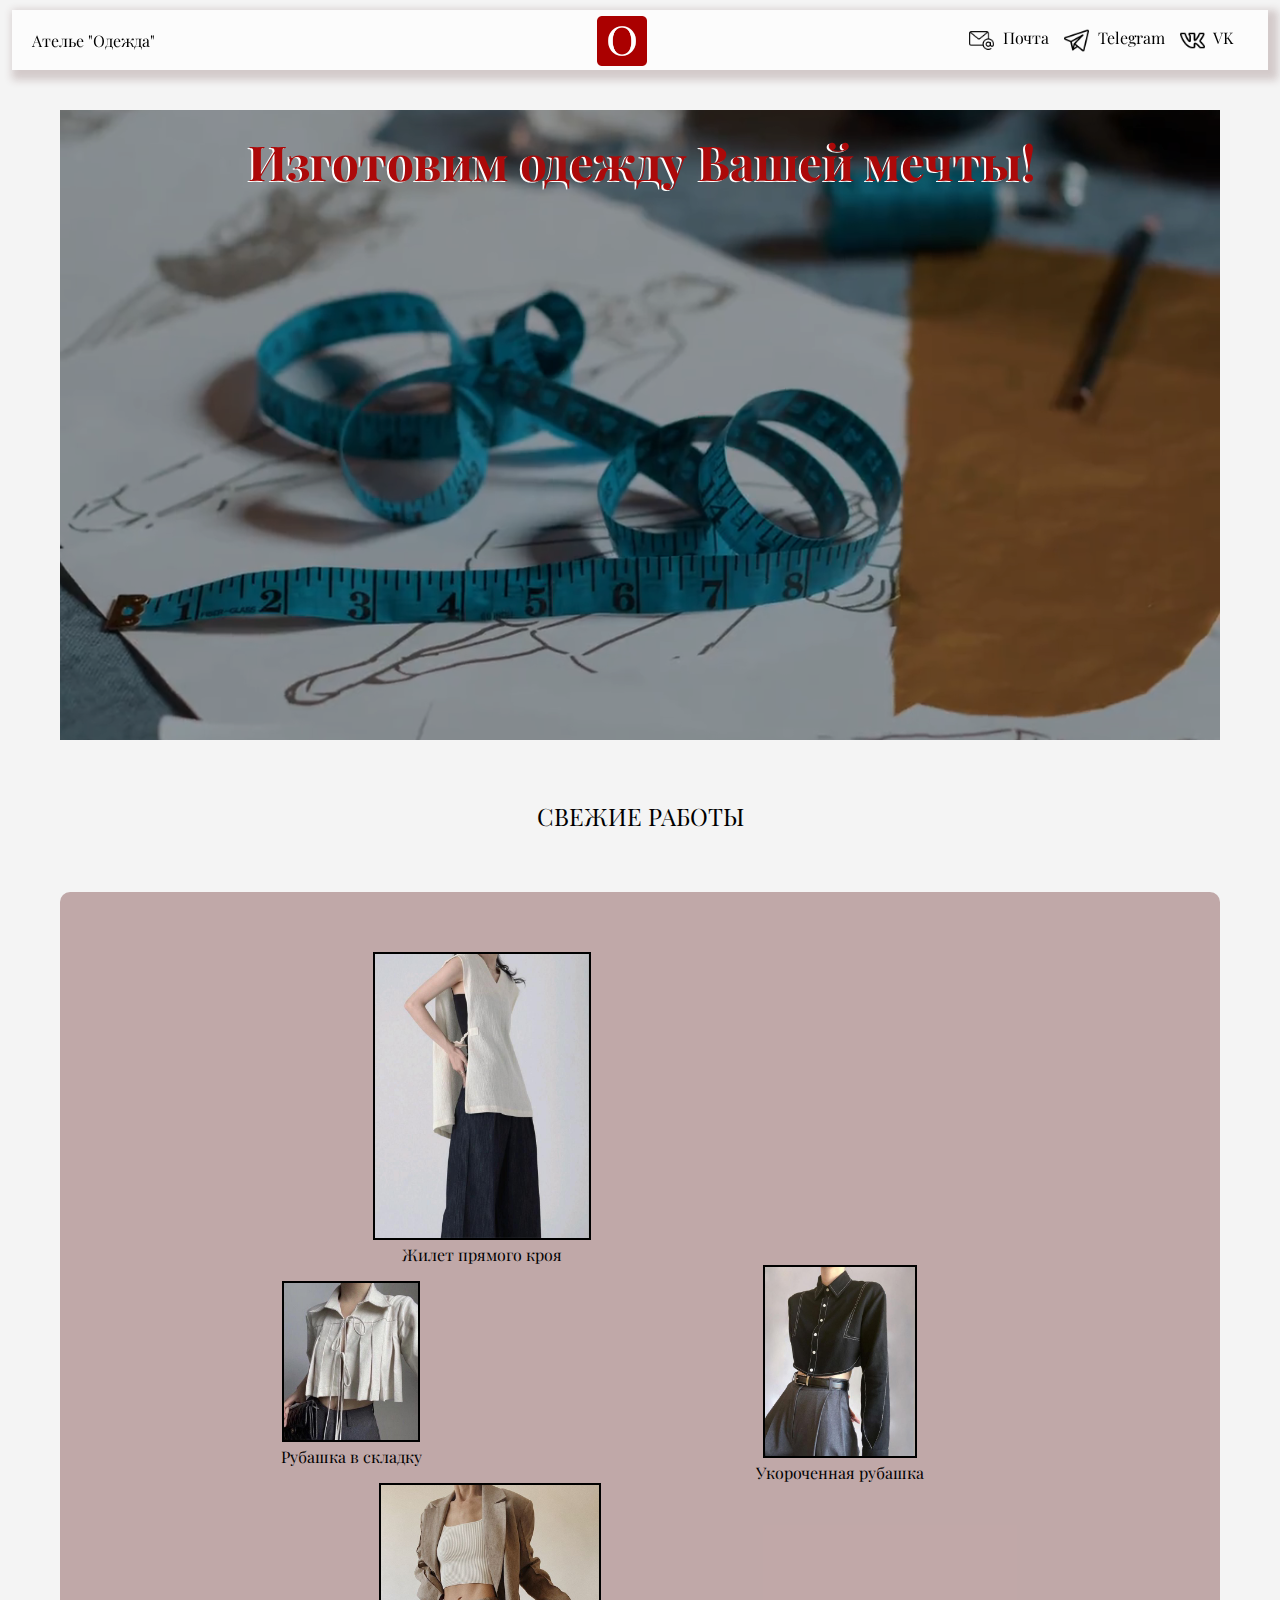
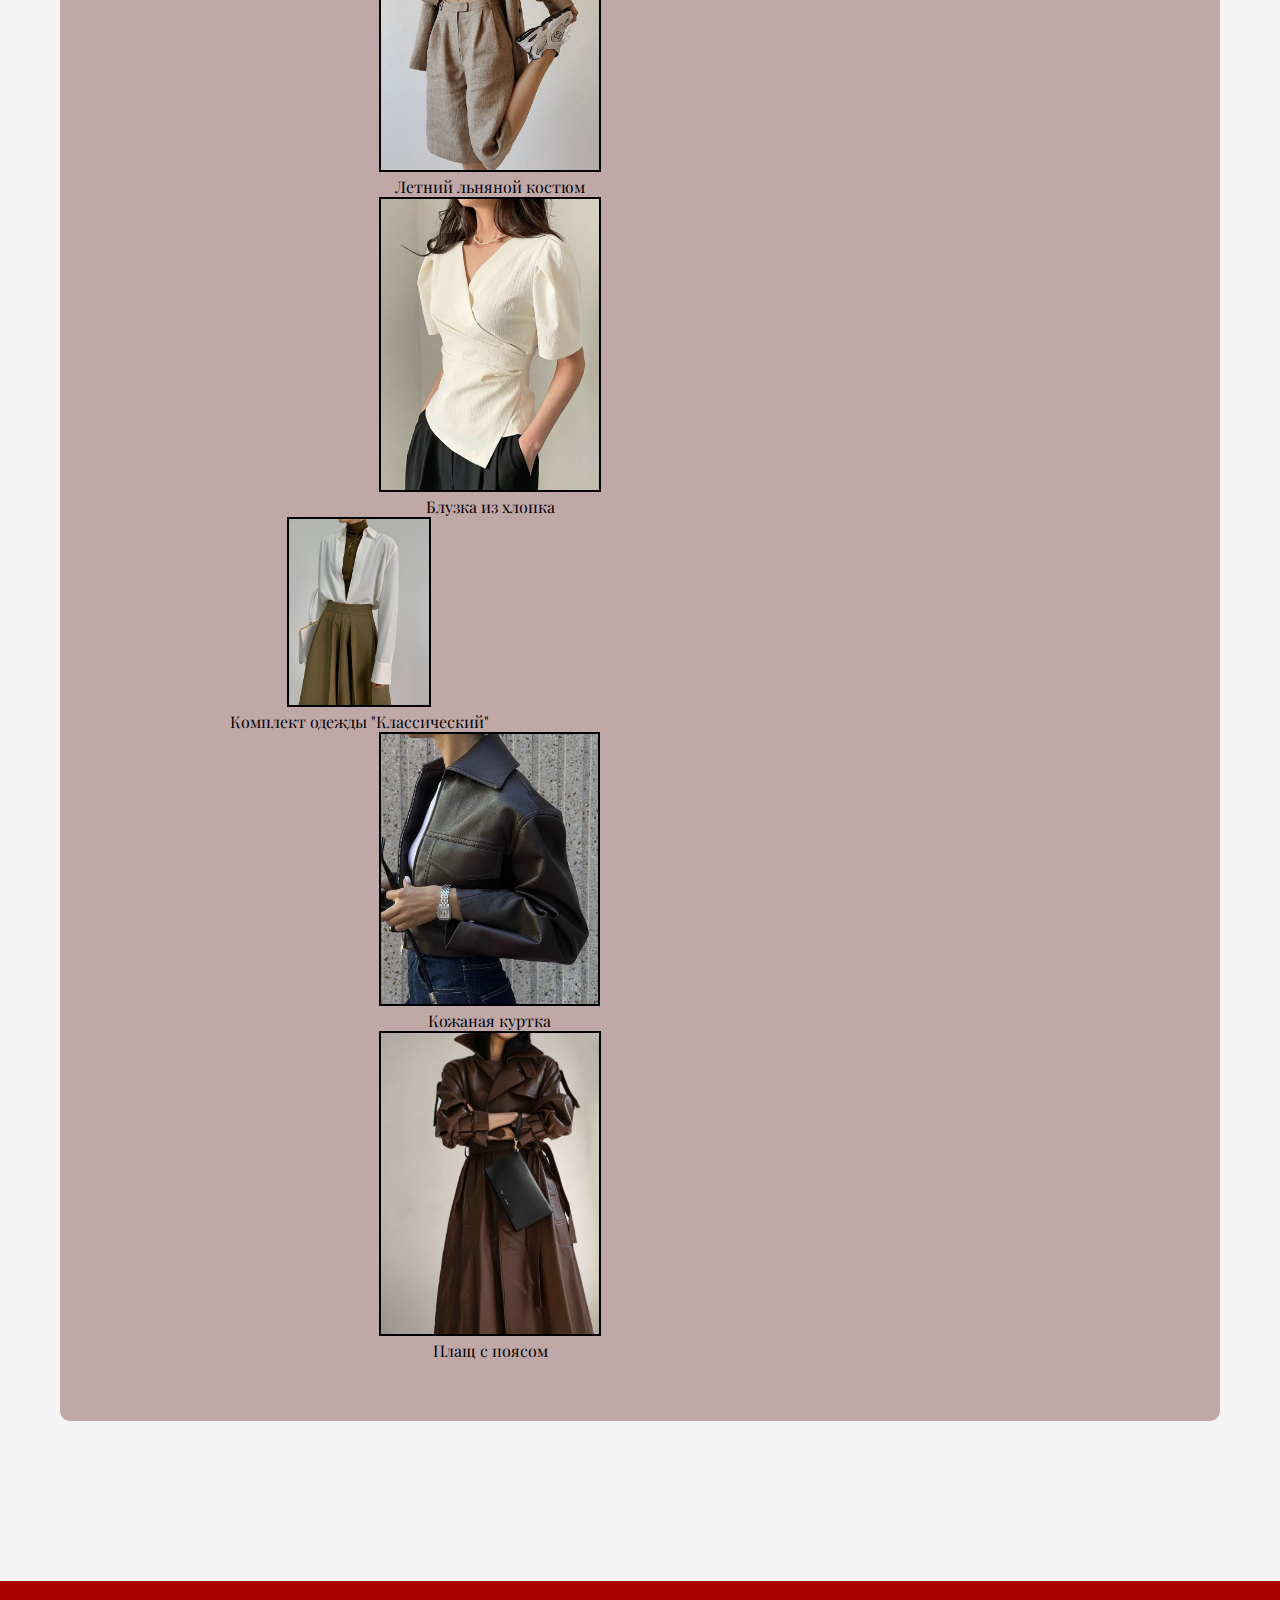
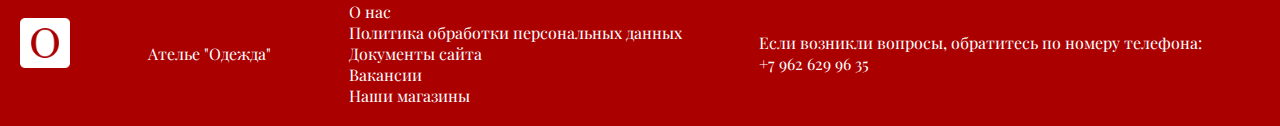
==== catalog.html @ 96c38e94 "style(main): add video" ====
<!DOCTYPE html>
<html lang="ru">

<head>
    <meta charset="UTF-8">
    <meta name="viewport" content="width=device-width, initial-scale=1.0">
    <title>Каталог</title>
    <link rel="stylesheet" href="catalog.css">
    <link rel="preconnect" href="https://fonts.googleapis.com">
    <link rel="preconnect" href="https://fonts.gstatic.com" crossorigin>
    <link
        href="https://fonts.googleapis.com/css2?family=Edu+AU+VIC+WA+NT+Arrows:wght@400..700&family=Merriweather:ital,wght@0,300;0,400;0,700;0,900;1,300;1,400;1,700;1,900&family=Playfair+Display:ital,wght@0,400..900;1,400..900&family=Raleway:ital,wght@0,100..900;1,100..900&family=Roboto:ital,wght@0,100..900;1,100..900&display=swap"
        rel="stylesheet">
    <link rel="apple-touch-icon" sizes="180x180" href="png/apple-touch-icon.png">
    <link rel="icon" type="image/png" sizes="32x32" href="png/favicon-32x32.png">
    <link rel="icon" type="image/png" sizes="16x16" href="png/favicon-16x16.png">
    <link rel="manifest" href="/site.webmanifest">
</head>

<body>
    <nav class="navbar">
        <a href="catalog.html" class="here" target="_blank">
            Ателье "Одежда"
        </a>
        <!-- Логотип сайта -->
        <div class="icon">
            <img src="png/android-chrome-192x192.png" alt="icon192">
        </div>

        <!-- Иконки социальных сетей -->
        <ul class="social">
            <li><a href="mailto:daramineeva345@gmail.com" target="_blank">
                    <div class="email">
                        <img src="png/email.png" alt="email">
                        Почта
                    </div>
                </a></li>
            <li><a href="https://t.me/Selmeshki" target="_blank">
                    <div class="tg">
                        <img src="png/tg.png" alt="tg">
                        Telegram
                    </div>
                </a></li>
            <li><a href="https://vk.com/selmeshkad" target="_blank">
                    <div class="vk">
                        <img src="png/vk.png" alt="vk">
                        VK
                    </div>
                </a></li>
        </ul>

    </nav>
    <main>
            
        <div class="container-main">

            <div class="bgvideo">
                <video src="png/videoback.mp4" type="video/mp4" autoplay muted loop playsinline></video>
                <div class="effect"></div>
                <div class="video-text">
                    <h1>Изготовим одежду Вашей мечты!</h1>
                </div>
            </div>
                
            <div class="frame-two">
                <p>СВЕЖИЕ РАБОТЫ</p>            
            </div>

            <div class="frame-three">
                <div class="image-one">
                    <div><img src="png/catalog1.jpg" alt="banner"></div>
                    <div class="title">Жилет прямого кроя</div>
                </div>

                <div class="image-two">
                    <div><img src="png/catalog2.jpg" alt="banner"></div>
                    <div class="title">Рубашка в складку</div>
                </div>

                <div class="image-three">
                    <div><img src="png/catalog3.jpg" alt="banner"></div>
                    <div class="title">Укороченная рубашка</div>
                </div>

                <div class="image-four">
                    <div><img src="png/catalog4.jpg" alt="banner"></div>
                    <div class="title">Летний льняной костюм</div>
                </div>

                <div class="image-fife">
                    <div><img src="png/catalog5.jpg" alt="banner"></div>
                    <div class="title">Блузка из хлопка</div>
                </div>

                <div class="image-six">
                    <div><img src="png/catalog6.jpg" alt="banner"></div>
                    <div class="title">Комплект одежды "Классический"</div>
                </div>

                <div class="image-seven">
                    <div><img src="png/catalog7.jpg" alt="banner"></div>
                    <div class="title">Кожаная куртка</div>
                </div>

                <div class="image-eight">
                    <div><img src="png/catalog8.jpg" alt="banner"></div>
                    <div class="title">Плащ с поясом</div>
                </div>
            </div>

        </div>

    </main>
    <footer>
        <div class="footer-elements-top-20px">

            <div class="icon-container"></div>
            <p>Ателье "Одежда"</p>
            <div class="information-list">
                <ul>
                    <li><a href="#">О нас</a></li>
                    <li><a href="#">Политика обработки персональных данных</a></li>
                    <li><a href="#">Документы сайта</a></li>
                    <li><a href="#">Вакансии</a></li>
                    <li><a href="#">Наши магазины</a></li>
                </ul>
            </div>
            <div class="telephone">
                <p>Если возникли вопросы, обратитесь по номеру телефона:</p>
                <a href="tel:+79626299635">+7 962 629 96 35</a>
            </div>
        </div>
    </footer>
</body>

</html>
---- catalog.css ----
/* Общая часть */
* {
    margin: 0;
    padding: 0;
    box-sizing: border-box;
}

body,
html {
    height: 100%;
}


body {
    font-family: "Playfair Display", sans-serif;
    background-color: #f4f4f4;
}

/* Шапка */
.navbar {
    margin: 0 auto;
    padding: 0 20px;
    display: flex;
    align-items: center;
    background-color: #fcfcfc;
    color: rgb(0, 0, 0);
    height: 60px;
    position: fixed;
    top: 0;
    left: 12px;
    right: 12px;
    z-index: 999;
    box-shadow: 5px 5px 8px 5px rgba(80, 34, 34, 0.2);
    transform: translateY(10px);
}

nav a {
    color: rgb(0, 0, 0);
    text-decoration: none;
}

nav a:hover {
    color: #AA0000;
    text-decoration: none;
}

.signin img {
    vertical-align: middle;
    margin-right: 5px;
    width: 30px;
}

nav .icon {
    flex-grow: 1;
    text-align: center;
    align-self: flex-end;
    position: relative;
    left: 60px;
}

.icon img {
    width: 50px;
}

.social {
    list-style-type: none;
    display: flex;
    flex-direction: row;
}

.social li {
    margin-right: 15px;
}

.social div {
    display: inline-block;
}

.social img {
    vertical-align: middle;
    margin-right: 5px;
    width: 25px;
}

/* Основной контент */
main {
    flex-grow: 1;
    padding-top: 50px;
    text-align: center;
    padding-bottom: 100px;
}

.container-main {
    display: grid;
    grid-auto-flow: row;
    gap: 60px;
    padding: 60px;
    box-sizing: border-box;
    max-width: 100vw;
    margin: 0 auto;
}

/* 1 фрейм основного контента */
.bgvideo {
    height: 70vh;
    width: 100%;
    position: relative;
    display: flex;
    justify-content: center;
    align-items: flex-start;
}

.bgvideo video {
    height: 70vh;
    width: 100%;
    position: absolute;
    top: 0;
    left: 0;
    object-fit: cover;
    z-index: 1;
}

.effect {
    height: 70vh;
    width: 100%;
    position: absolute;
    top: 0;
    left: 0;
    object-fit: cover;
    z-index: 2;
    background-color: rgba(0, 0, 0, 0.351);
}

.video-text {
    color: rgb(254, 254, 254);
    z-index: 2;
    vertical-align: top;
    font-size: 24px;
    background-color: #fdfdfdfe;
    color: transparent;
    background-clip: text;
    -webkit-background-clip: text;
    text-shadow: 2px -1px  #ac0909;
    margin-top: 20px;
}

/* 2 фрейм основного контента */
.frame-two p {
    font-size: 24px;
}

/* 3 фрейм основного контента */
.frame-three {
    display: flex;
    background-color: #4e00004f;
    align-items: center;
    padding: 60px;
    border-radius: 10px;
    align-content: flex-start;
    flex-direction: row;
    flex-wrap: wrap;
    /* display: flex;
    flex-direction: column;
    position: relative;
    justify-content: space-between; */
}
.image-one {
    display: flex;
    flex-direction: column;
    position: relative;
    justify-content: space-between;
}
.title {

}
.frame-three img {
    height: 100%;
    width: 30%;
    object-fit: cover;
    border: 2px solid #000000;
    transition: filter 0.3s ease; 
}




























/* 4 фрейм основного контента */
.ostavte-zayavku {
    font-size: 40px;
    display: grid;
    gap: 20px;
    justify-content: center;
}
.ostavte-zayavku button {
    background-color: #AA0000;
    border: none;
    color: white;
    padding: 10px 20px;
    text-align: center;
    text-decoration: none;
    display: inline-block;
    font-size: 16px;
    cursor: pointer;
    border-radius: 5px;
    transition: all 0.3s ease;
}

.ostavte-zayavku button:hover {
    background-color: #ffffff;
    color: rgb(0, 0, 0);
}

/* Подвал */
footer {
    color: #ffffff;
    background-color: #AA0000;
}

.icon-container {
    width: 70px;
    height: 70px;
    background-size: contain;
    background-repeat: no-repeat;
    background-position: center;
}

.icon-container {
    width: 70px;
    height: 70px;
    padding-left: 20px;
    padding-bottom: 20px;
    background-size: contain;
    background-repeat: no-repeat;
    background-position: center;
    cursor: pointer;
}

.icon-container::before {
    content: "";
    display: block;
    width: 100%;
    height: 100%;
    background-image: url("png/white-icon-512x512.png");
    background-size: contain;
    background-repeat: no-repeat;
    background-position: center;
    transition: opacity 0.3s ease-in-out;
}

.icon-container:hover::before {
    opacity: 0;
}

.icon-container:hover::after {
    content: "";
    display: block;
    width: 100%;
    height: 100%;
    background-image: url("png/apple-touch-icon.png");
    background-size: contain;
    background-repeat: no-repeat;
    background-position: center;
    transition: opacity 0.3s ease-in-out;
}

footer li {
    list-style: none;
}

footer a {
    text-decoration: none;
    color: #ffffff;
}

footer a:hover {
    color: #000000;
    transition-property: color;
    transition-duration: .3s;
}

.footer-elements-top-20px {
    padding-top: 20px;
    padding-bottom: 20px;
    display: grid;
    grid-template-columns: auto auto auto;
    align-items: center;
    grid-auto-flow: column;
}
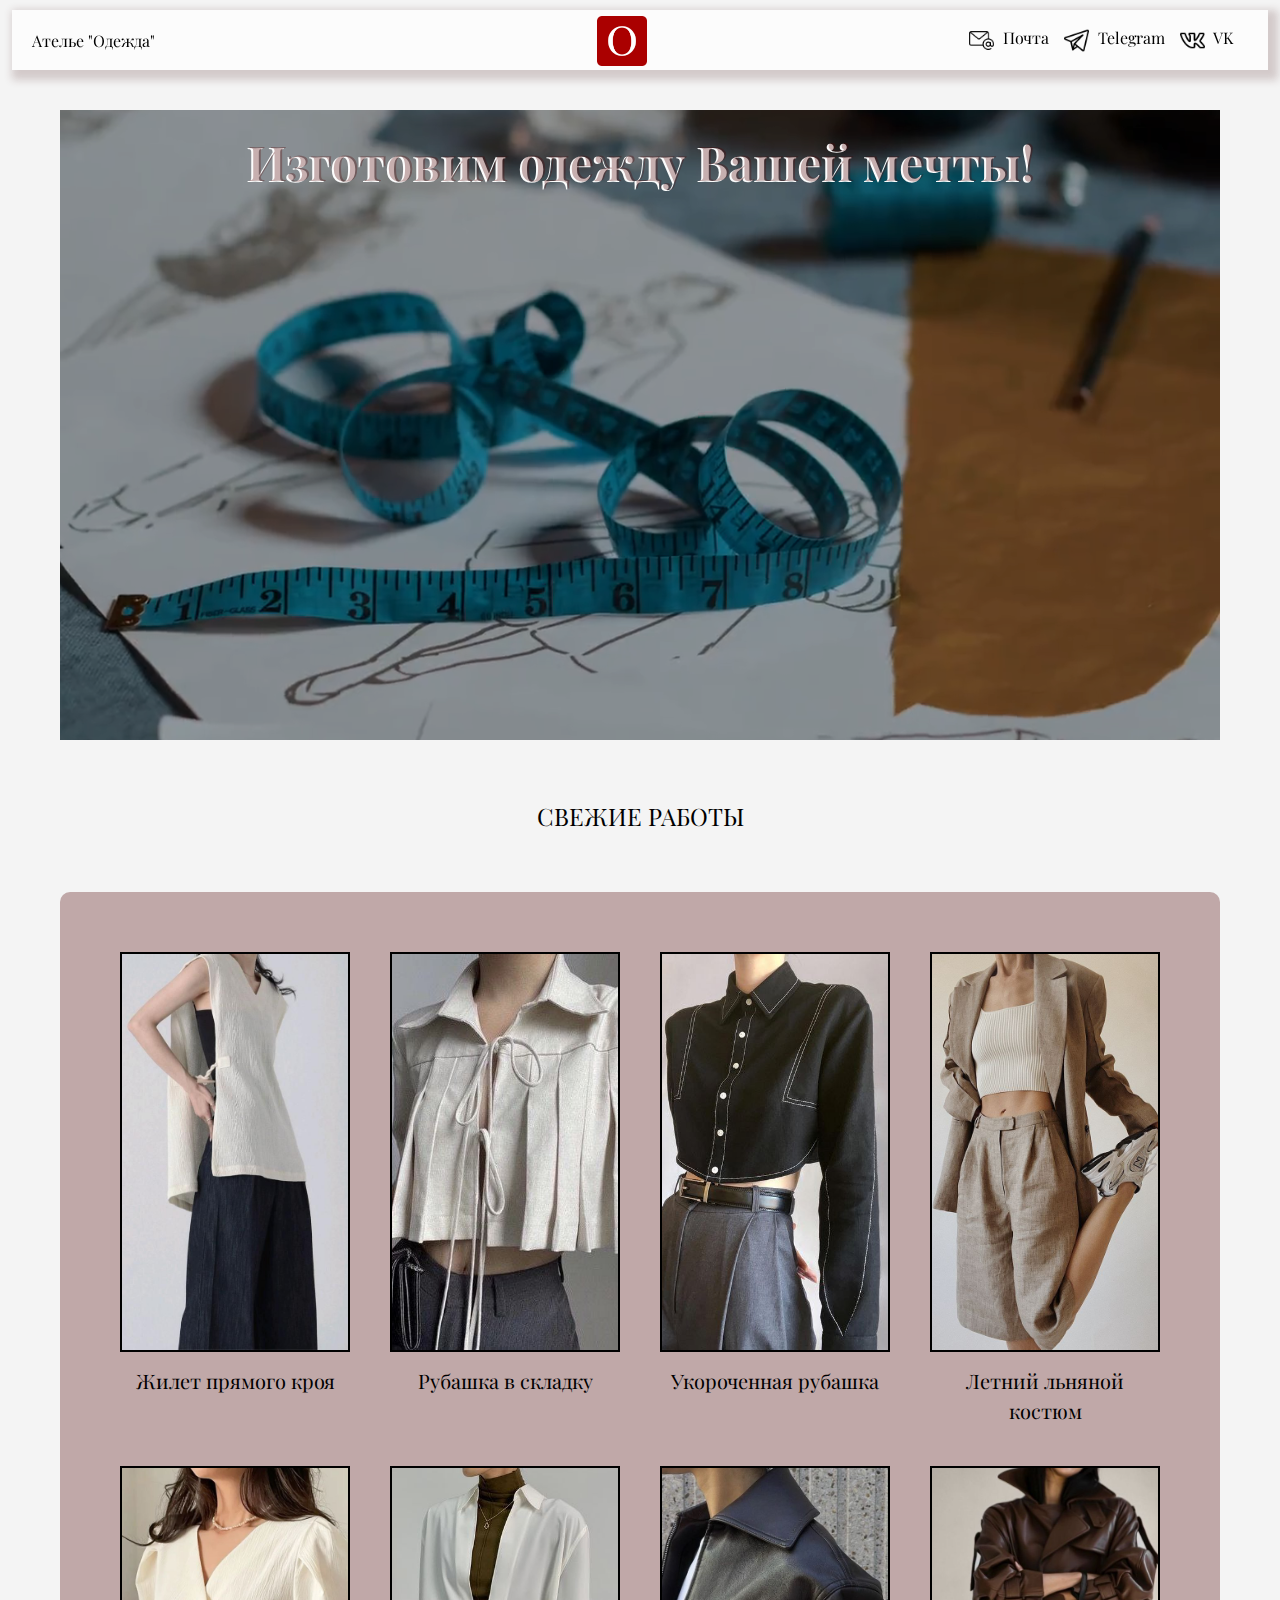
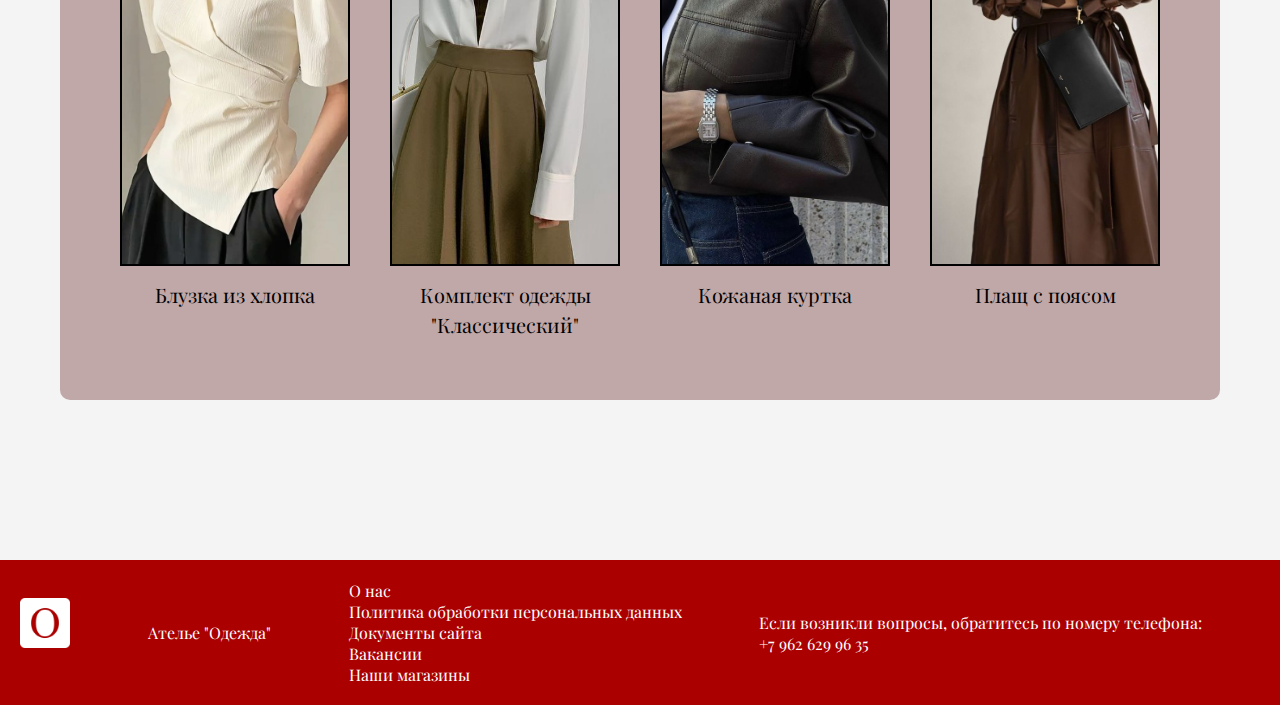
==== commit 49c84abc: "style(frames): add grid" ====
--- a/catalog.html
+++ b/catalog.html
@@ -19,7 +19,7 @@
 
 <body>
     <nav class="navbar">
-        <a href="catalog.html" class="here" target="_blank">
+        <a href="main_page.html" class="here" target="_blank">
             Ателье "Одежда"
         </a>
         <!-- Логотип сайта -->
@@ -67,42 +67,42 @@
             </div>
 
             <div class="frame-three">
-                <div class="image-one">
+                <div class="item image-one">
                     <div><img src="png/catalog1.jpg" alt="banner"></div>
                     <div class="title">Жилет прямого кроя</div>
                 </div>
 
-                <div class="image-two">
+                <div class="item image-two">
                     <div><img src="png/catalog2.jpg" alt="banner"></div>
                     <div class="title">Рубашка в складку</div>
                 </div>
 
-                <div class="image-three">
+                <div class="item image-three">
                     <div><img src="png/catalog3.jpg" alt="banner"></div>
                     <div class="title">Укороченная рубашка</div>
                 </div>
 
-                <div class="image-four">
+                <div class="item image-four">
                     <div><img src="png/catalog4.jpg" alt="banner"></div>
                     <div class="title">Летний льняной костюм</div>
                 </div>
 
-                <div class="image-fife">
+                <div class="item image-fife">
                     <div><img src="png/catalog5.jpg" alt="banner"></div>
                     <div class="title">Блузка из хлопка</div>
                 </div>
 
-                <div class="image-six">
+                <div class="item image-six">
                     <div><img src="png/catalog6.jpg" alt="banner"></div>
                     <div class="title">Комплект одежды "Классический"</div>
                 </div>
 
-                <div class="image-seven">
+                <div class="item image-seven">
                     <div><img src="png/catalog7.jpg" alt="banner"></div>
                     <div class="title">Кожаная куртка</div>
                 </div>
 
-                <div class="image-eight">
+                <div class="item image-eight">
                     <div><img src="png/catalog8.jpg" alt="banner"></div>
                     <div class="title">Плащ с поясом</div>
                 </div>
--- a/catalog.css
+++ b/catalog.css
@@ -140,7 +140,7 @@
     color: transparent;
     background-clip: text;
     -webkit-background-clip: text;
-    text-shadow: 2px -1px  #ac0909;
+    text-shadow: 2px -1px  #4e00004f;
     margin-top: 20px;
 }
 
@@ -151,37 +151,33 @@
 
 /* 3 фрейм основного контента */
 .frame-three {
-    display: flex;
     background-color: #4e00004f;
-    align-items: center;
-    padding: 60px;
     border-radius: 10px;
-    align-content: flex-start;
-    flex-direction: row;
-    flex-wrap: wrap;
-    /* display: flex;
-    flex-direction: column;
-    position: relative;
-    justify-content: space-between; */
-}
-.image-one {
+    display: grid;
+    grid-template-columns: repeat(4, minmax(200px, 1fr)); /* Количество колонок зависит от доступной ширины */
+    gap: 40px; /* Промежутки между элементами */
+    padding: 60px; /* Внешние отступы */
+}
+.item {
     display: flex;
     flex-direction: column;
-    position: relative;
-    justify-content: space-between;
-}
+    align-items: center;
+    text-align: center;
+}
+
+.item img {
+    width: 100%;
+    height: 400px;
+    object-fit: cover;
+    margin-bottom: 10px; /* Отступ между картинкой и подписью */
+    border: 2px solid #000000;
+}
+
 .title {
-
-}
-.frame-three img {
-    height: 100%;
-    width: 30%;
-    object-fit: cover;
-    border: 2px solid #000000;
-    transition: filter 0.3s ease; 
-}
-
-
+    
+    font-size: 20px;
+    line-height: 1.5;
+}
 
 
 
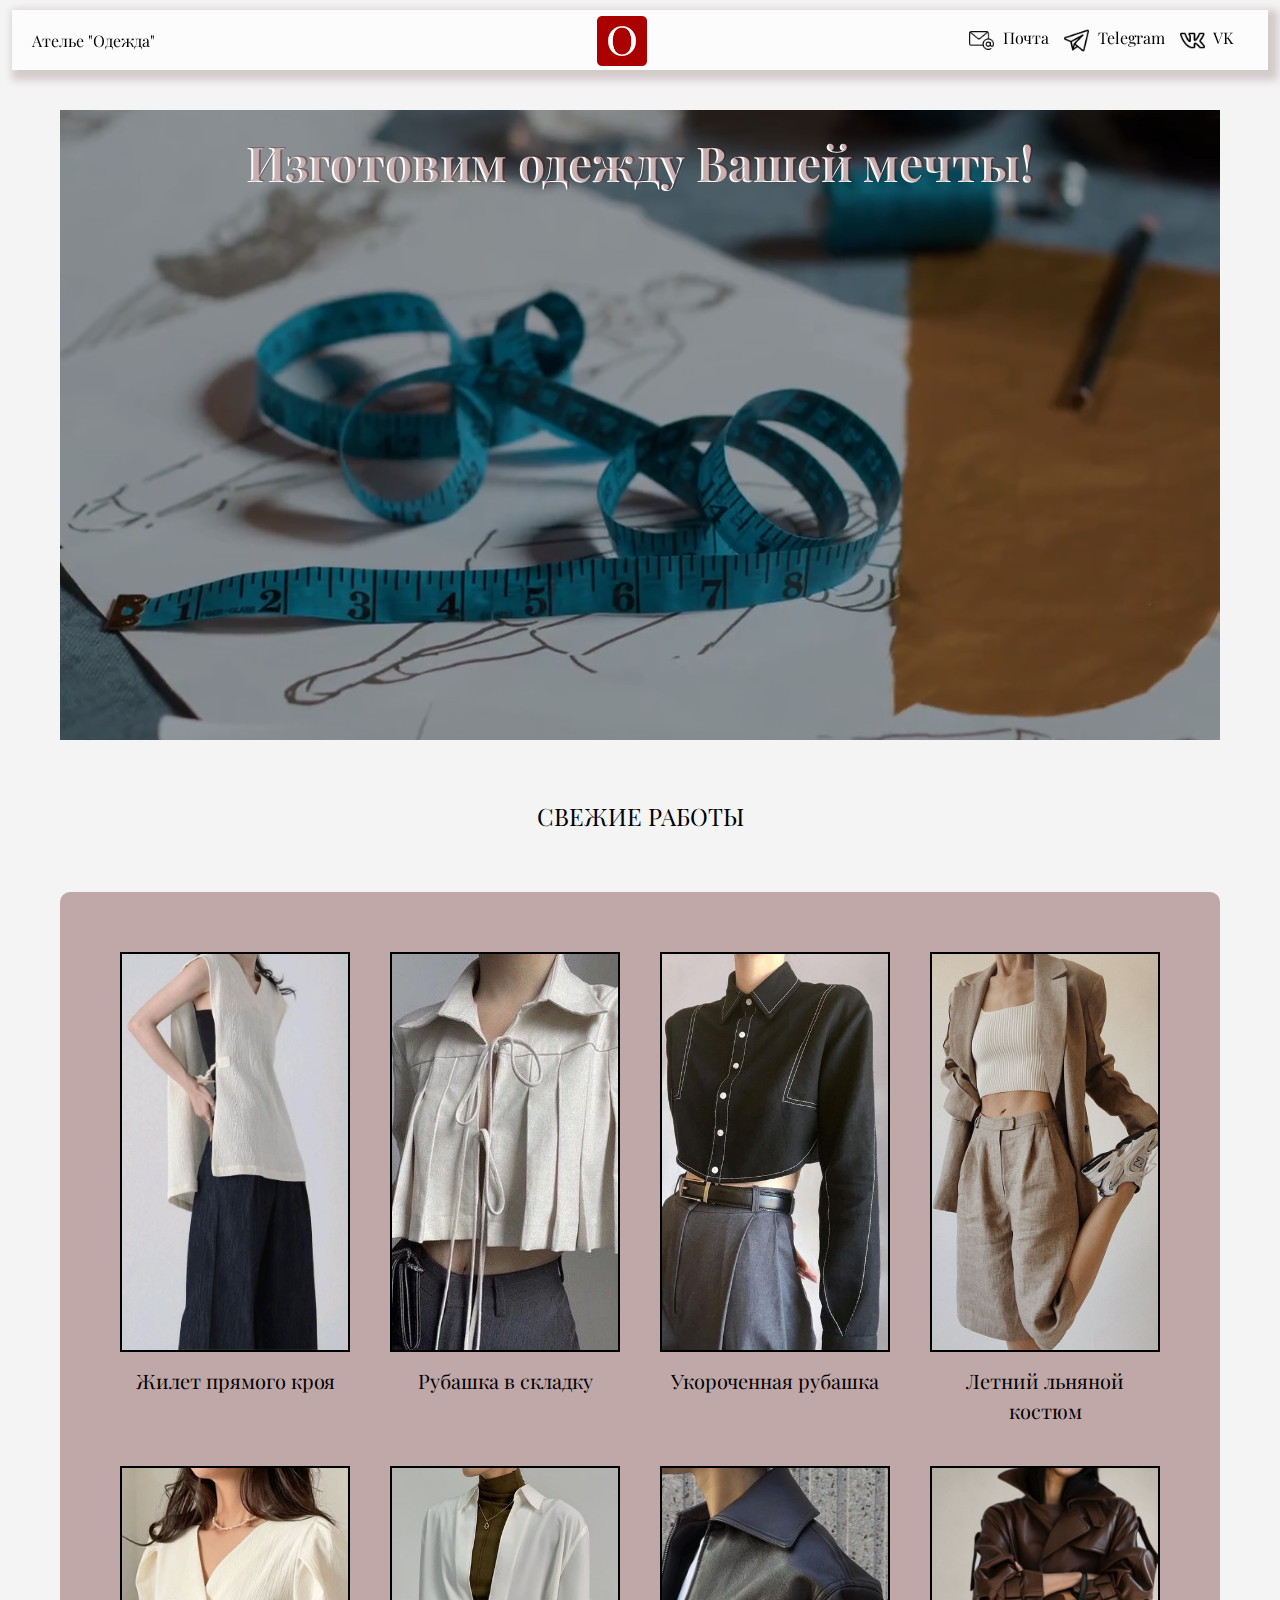
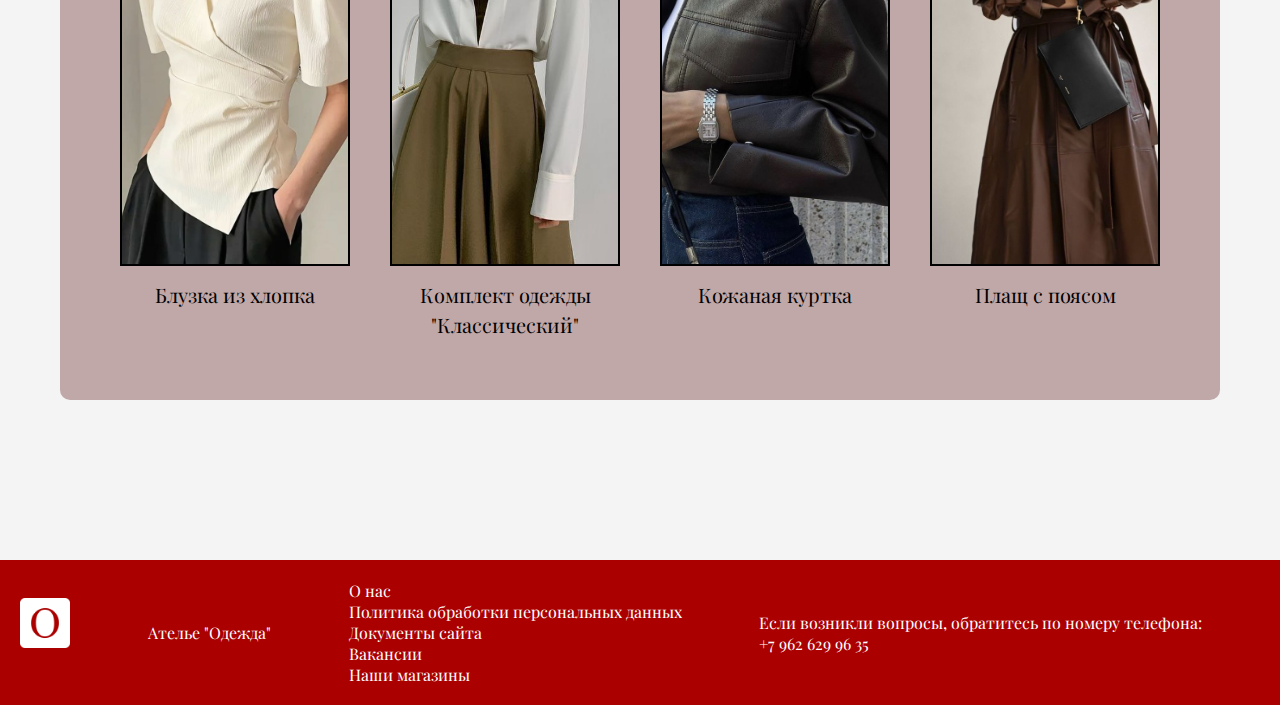
==== commit 5b834d8f: "style(media): add" ====
--- a/catalog.html
+++ b/catalog.html
@@ -51,7 +51,7 @@
 
     </nav>
     <main>
-            
+
         <div class="container-main">
 
             <div class="bgvideo">
@@ -61,9 +61,9 @@
                     <h1>Изготовим одежду Вашей мечты!</h1>
                 </div>
             </div>
-                
+
             <div class="frame-two">
-                <p>СВЕЖИЕ РАБОТЫ</p>            
+                <p>СВЕЖИЕ РАБОТЫ</p>
             </div>
 
             <div class="frame-three">
--- a/catalog.css
+++ b/catalog.css
@@ -97,6 +97,7 @@
     padding: 60px;
     box-sizing: border-box;
     max-width: 100vw;
+    max-height: fit-content;
     margin: 0 auto;
 }
 
@@ -140,7 +141,7 @@
     color: transparent;
     background-clip: text;
     -webkit-background-clip: text;
-    text-shadow: 2px -1px  #4e00004f;
+    text-shadow: 2px -1px #4e00004f;
     margin-top: 20px;
 }
 
@@ -154,10 +155,14 @@
     background-color: #4e00004f;
     border-radius: 10px;
     display: grid;
-    grid-template-columns: repeat(4, minmax(200px, 1fr)); /* Количество колонок зависит от доступной ширины */
-    gap: 40px; /* Промежутки между элементами */
-    padding: 60px; /* Внешние отступы */
-}
+    grid-template-columns: repeat(4, minmax(200px, 1fr));
+    /* Количество колонок зависит от доступной ширины */
+    gap: 40px;
+    /* Промежутки между элементами */
+    padding: 60px;
+    /* Внешние отступы */
+}
+
 .item {
     display: flex;
     flex-direction: column;
@@ -169,40 +174,15 @@
     width: 100%;
     height: 400px;
     object-fit: cover;
-    margin-bottom: 10px; /* Отступ между картинкой и подписью */
+    margin-bottom: 10px;
+    /* Отступ между картинкой и подписью */
     border: 2px solid #000000;
 }
 
 .title {
-    
     font-size: 20px;
     line-height: 1.5;
 }
-
-
-
-
-
-
-
-
-
-
-
-
-
-
-
-
-
-
-
-
-
-
-
-
-
 
 /* 4 фрейм основного контента */
 .ostavte-zayavku {
@@ -211,6 +191,7 @@
     gap: 20px;
     justify-content: center;
 }
+
 .ostavte-zayavku button {
     background-color: #AA0000;
     border: none;
@@ -305,4 +286,156 @@
     grid-template-columns: auto auto auto;
     align-items: center;
     grid-auto-flow: column;
-}+}
+
+
+@media (max-width: 780px) {
+
+    .navbar,
+    .frame-two,
+    .frame-three{
+        font-size: 12px;
+    }
+    
+
+    .container-main {
+        padding: 60px;
+        justify-content: center;
+    }
+
+    .bgvideo,
+    .frame-two,
+    .frame-three {
+        padding: 20px;
+    }
+
+    .bgvideo {
+        height: 20vh;
+        width: 100%;
+        position: relative;
+        display: flex;
+        justify-content: center;
+        align-items: flex-start;
+    }
+    
+    .bgvideo video {
+        height: 20vh;
+        width: 100%;
+        position: absolute;
+        top: 0;
+        left: 0;
+        object-fit: cover;
+        z-index: 1;
+    }
+
+    .effect {
+        height: 20vh;
+        width: 100%;
+        position: absolute;
+        top: 0;
+        left: 0;
+        object-fit: cover;
+        z-index: 2;
+        background-color: rgba(0, 0, 0, 0.351);
+    }
+
+    .video-text {
+        font-size: 16px;
+    }
+
+    .frame-three {
+        display: grid;
+        grid-template-columns: repeat(auto, minmax(200px, 1fr));
+        gap: 10px;
+    }
+
+    .item img {
+        width: 100%;
+        height: 200px;
+        object-fit: cover;
+        margin-bottom: 5px;
+        border: 1px solid #000000;
+        width: 100%;
+        height: 400px;
+    }
+
+    .footer-elements-top-20px {
+        gap: 10px;
+    }
+}
+
+/* Другое устройство */
+@media (max-width: 412px) {
+    
+    .navbar,
+    .frame-two,
+    .frame-three{
+        font-size: 12px;
+    }
+    
+
+    .container-main {
+        gap: 10px;
+        padding: 10px;
+        justify-content: center;
+    }
+
+    .bgvideo,
+    .frame-two,
+    .frame-three {
+        padding: 10px;
+    }
+
+    .bgvideo {
+        height: 20vh;
+        width: 100%;
+        position: relative;
+        display: flex;
+        justify-content: center;
+        align-items: flex-start;
+    }
+    
+    .bgvideo video {
+        height: 20vh;
+        width: 100%;
+        position: absolute;
+        top: 0;
+        left: 0;
+        object-fit: cover;
+        z-index: 1;
+    }
+
+    .effect {
+        height: 20vh;
+        width: 100%;
+        position: absolute;
+        top: 0;
+        left: 0;
+        object-fit: cover;
+        z-index: 2;
+        background-color: rgba(0, 0, 0, 0.351);
+    }
+
+    .video-text {
+        font-size: 16px;
+    }
+
+    .frame-three {
+        display: grid;
+        grid-template-columns: repeat(auto, minmax(200px, 1fr));
+        gap: 10px;
+    }
+
+    .item img {
+        width: 100%;
+        height: 100px;
+        object-fit: cover;
+        margin-bottom: 5px;
+        border: 1px solid #000000;
+        
+    }
+
+    .footer-elements-top-20px {
+        gap: 100px;        
+    }
+}
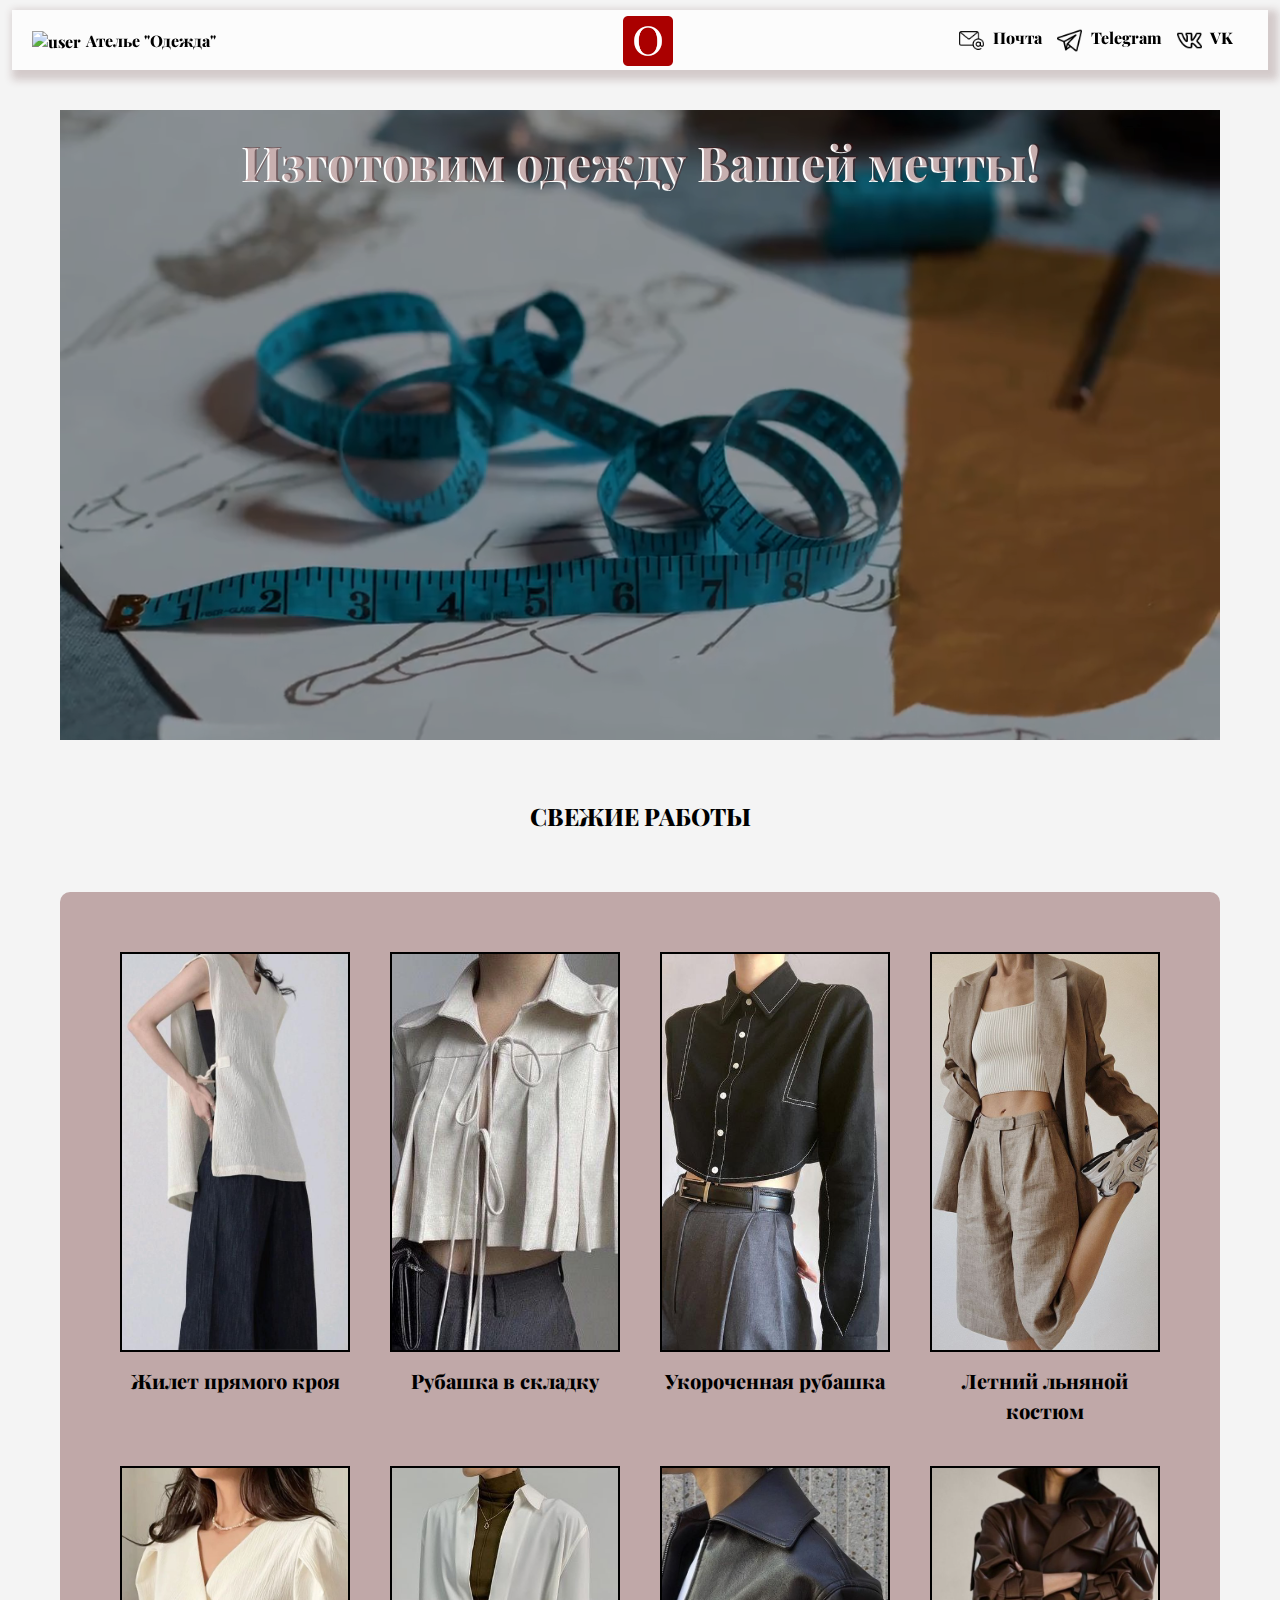
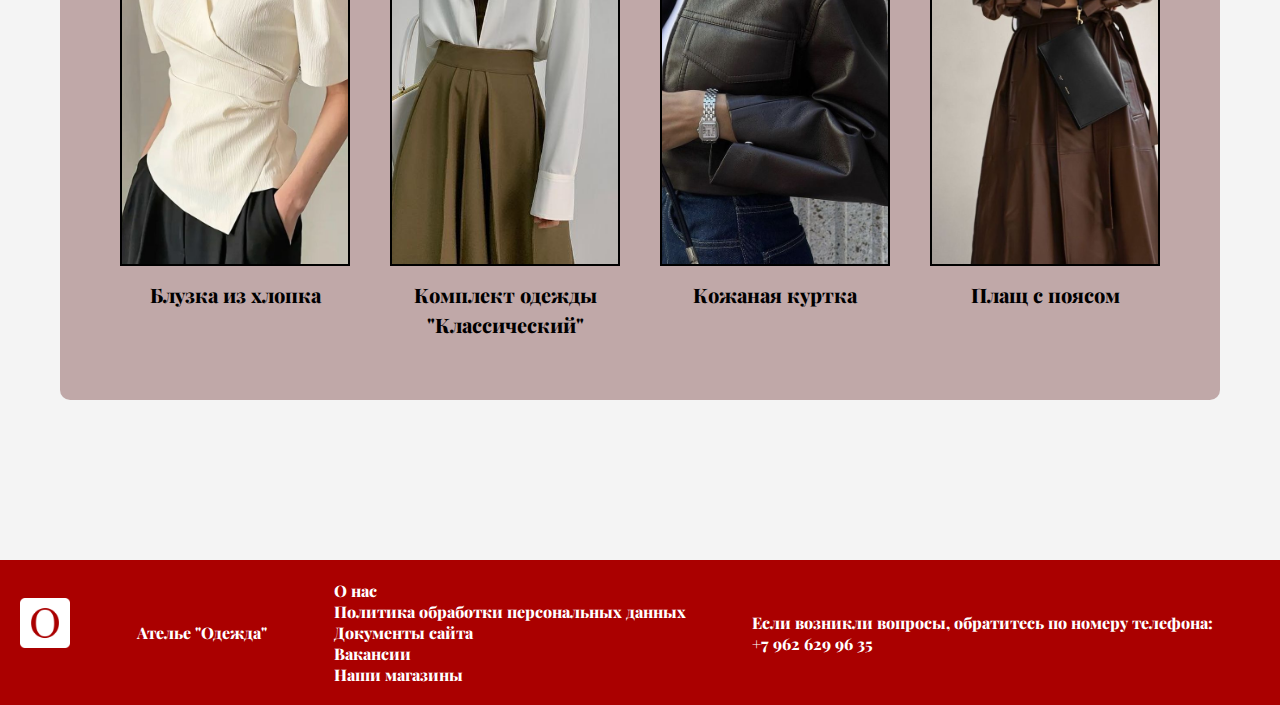
==== commit 53386daa: "refactor(nav, main): add animation, style" ====
--- a/catalog.html
+++ b/catalog.html
@@ -19,6 +19,9 @@
 
 <body>
     <nav class="navbar">
+        <a href="main_page.html" class="signin" target="_blank">
+            <img src="png/back.png" alt="user">
+        </a>
         <a href="main_page.html" class="here" target="_blank">
             Ателье "Одежда"
         </a>
--- a/catalog.css
+++ b/catalog.css
@@ -3,6 +3,8 @@
     margin: 0;
     padding: 0;
     box-sizing: border-box;
+    font-family: "Playfair Display", serif;
+    font-weight: 800;
 }
 
 body,
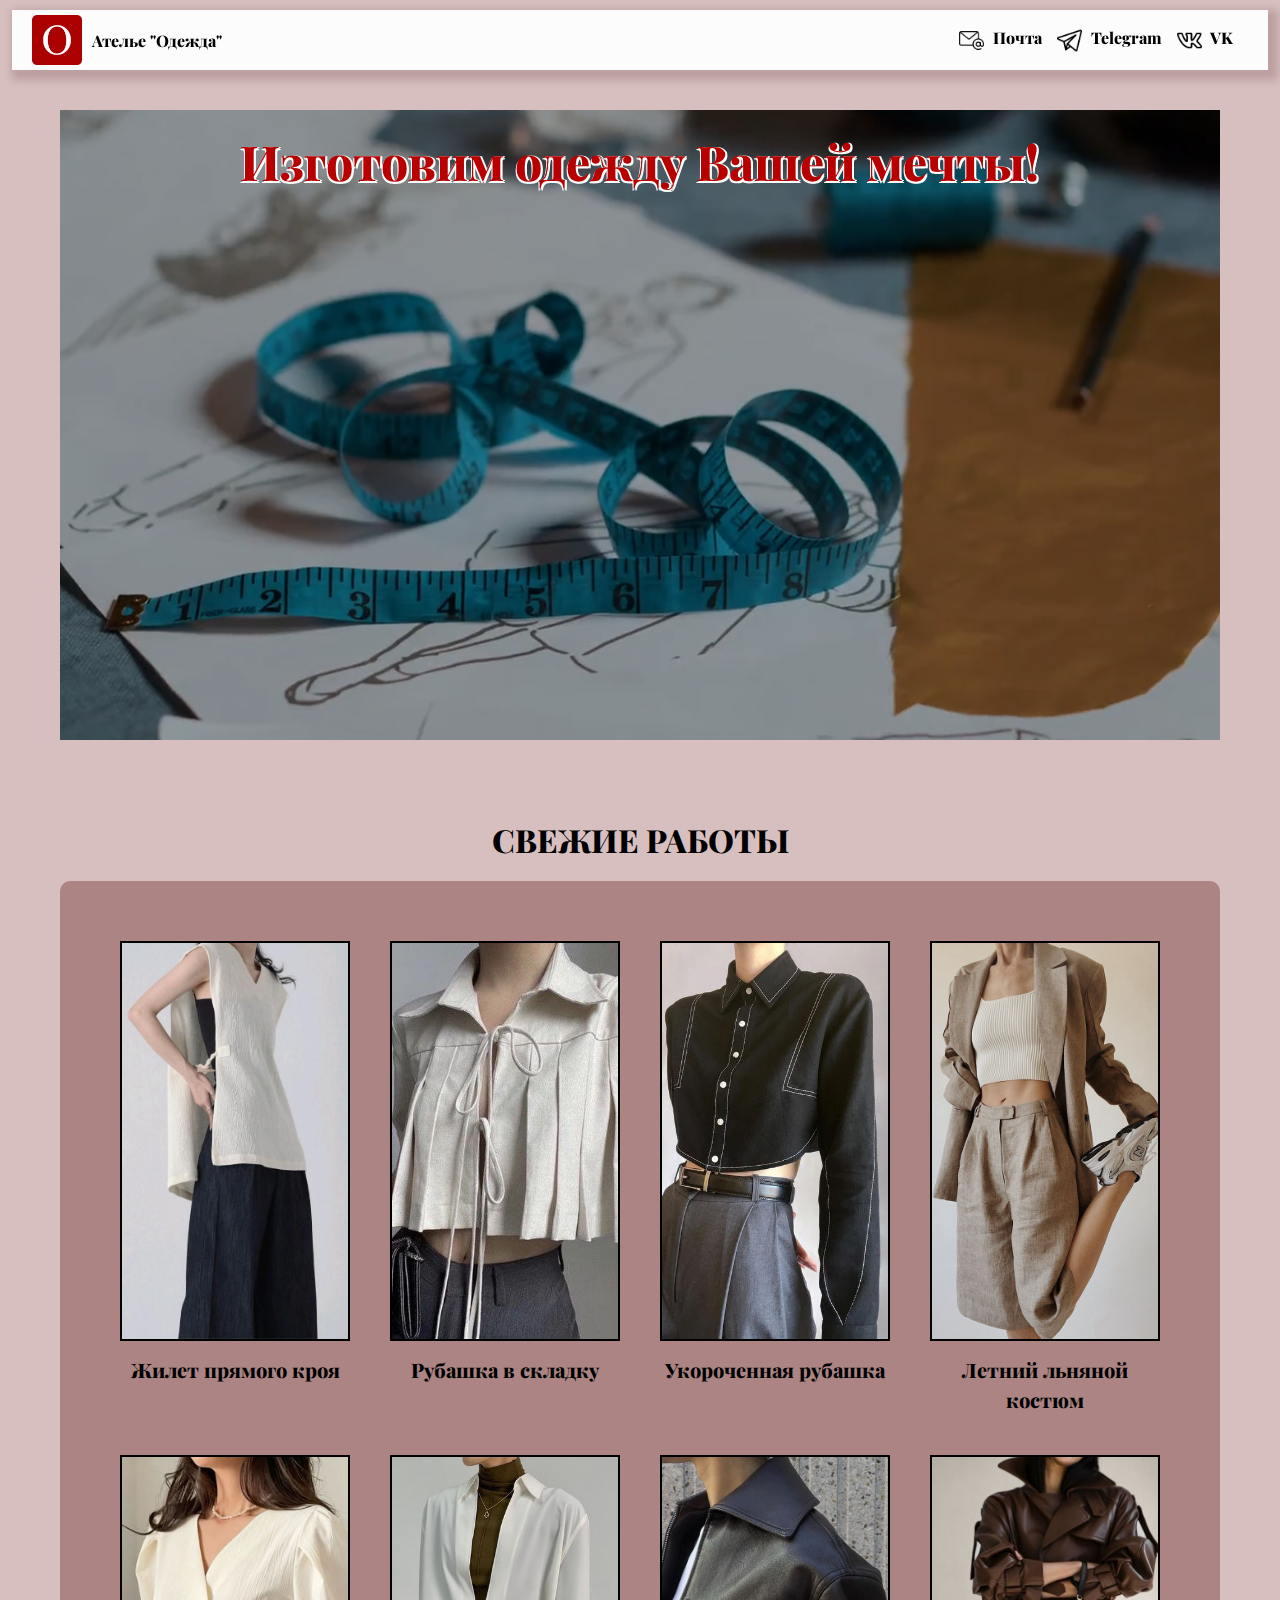
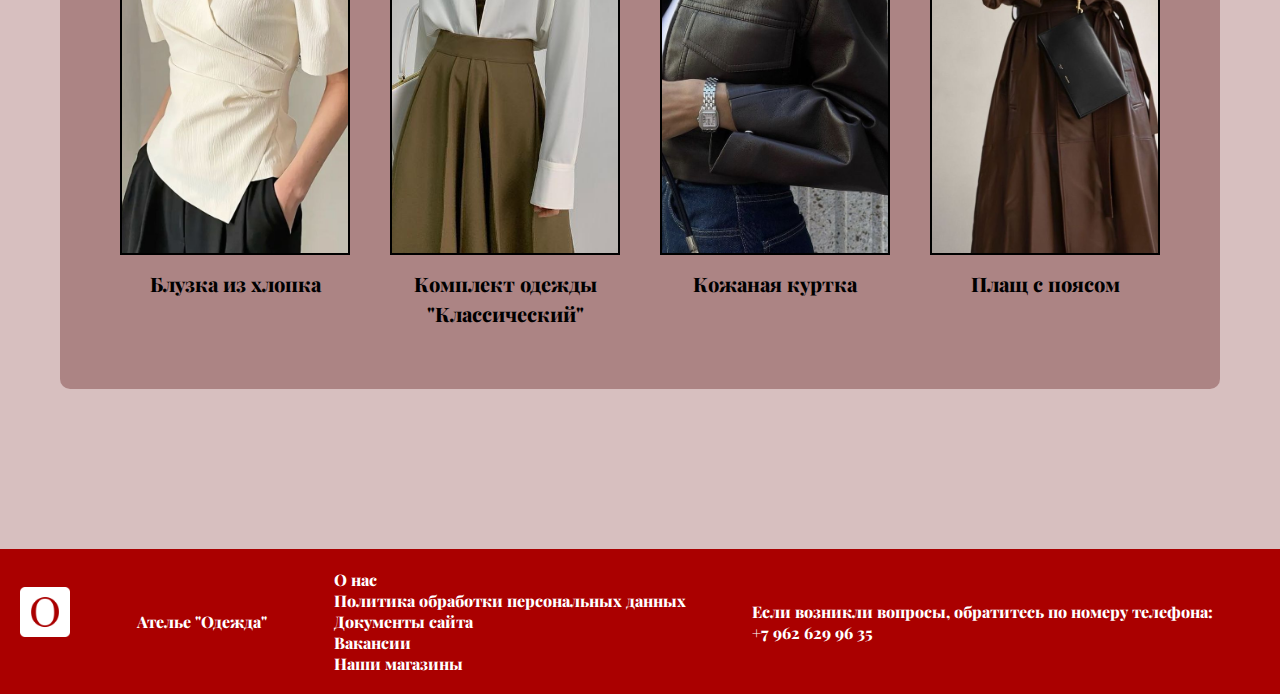
==== commit d32b63bd: "refactor(catalog): refactor style" ====
--- a/catalog.html
+++ b/catalog.html
@@ -19,15 +19,9 @@
 
 <body>
     <nav class="navbar">
-        <a href="main_page.html" class="signin" target="_blank">
-            <img src="png/back.png" alt="user">
-        </a>
-        <a href="main_page.html" class="here" target="_blank">
-            Ателье "Одежда"
-        </a>
-        <!-- Логотип сайта -->
         <div class="icon">
             <img src="png/android-chrome-192x192.png" alt="icon192">
+            <p>Ателье "Одежда"</p>
         </div>
 
         <!-- Иконки социальных сетей -->
--- a/catalog.css
+++ b/catalog.css
@@ -15,7 +15,7 @@
 
 body {
     font-family: "Playfair Display", sans-serif;
-    background-color: #f4f4f4;
+    background-color: #d7bfbf;
 }
 
 /* Шапка */
@@ -24,6 +24,7 @@
     padding: 0 20px;
     display: flex;
     align-items: center;
+    justify-content: space-between;
     background-color: #fcfcfc;
     color: rgb(0, 0, 0);
     height: 60px;
@@ -46,18 +47,10 @@
     text-decoration: none;
 }
 
-.signin img {
-    vertical-align: middle;
-    margin-right: 5px;
-    width: 30px;
-}
-
-nav .icon {
-    flex-grow: 1;
-    text-align: center;
-    align-self: flex-end;
-    position: relative;
-    left: 60px;
+.icon {
+    display: flex;
+    align-items: center;
+    gap: 10px;
 }
 
 .icon img {
@@ -68,6 +61,7 @@
     list-style-type: none;
     display: flex;
     flex-direction: row;
+    padding-left: 50px;
 }
 
 .social li {
@@ -82,6 +76,10 @@
     vertical-align: middle;
     margin-right: 5px;
     width: 25px;
+}
+
+.social img:hover {
+    animation: myAnim 2s ease 0s 1 normal forwards;
 }
 
 /* Основной контент */
@@ -95,7 +93,7 @@
 .container-main {
     display: grid;
     grid-auto-flow: row;
-    gap: 60px;
+    gap: 20px;
     padding: 60px;
     box-sizing: border-box;
     max-width: 100vw;
@@ -143,13 +141,18 @@
     color: transparent;
     background-clip: text;
     -webkit-background-clip: text;
-    text-shadow: 2px -1px #4e00004f;
+    /* text-shadow: 2px -1px #4e00004f; */
     margin-top: 20px;
+    text-shadow: -1px -1px 0 #b80000,
+        1px -1px #fffefe,
+        -2px 1px #ffffff,
+        1px 1px #fffffd;
 }
 
 /* 2 фрейм основного контента */
 .frame-two p {
-    font-size: 24px;
+    padding-top: 5%;
+    font-size: 32px;
 }
 
 /* 3 фрейм основного контента */
@@ -295,10 +298,10 @@
 
     .navbar,
     .frame-two,
-    .frame-three{
+    .frame-three {
         font-size: 12px;
     }
-    
+
 
     .container-main {
         padding: 60px;
@@ -319,7 +322,7 @@
         justify-content: center;
         align-items: flex-start;
     }
-    
+
     .bgvideo video {
         height: 20vh;
         width: 100%;
@@ -368,13 +371,13 @@
 
 /* Другое устройство */
 @media (max-width: 412px) {
-    
+
     .navbar,
     .frame-two,
-    .frame-three{
+    .frame-three {
         font-size: 12px;
     }
-    
+
 
     .container-main {
         gap: 10px;
@@ -396,7 +399,7 @@
         justify-content: center;
         align-items: flex-start;
     }
-    
+
     .bgvideo video {
         height: 20vh;
         width: 100%;
@@ -434,10 +437,24 @@
         object-fit: cover;
         margin-bottom: 5px;
         border: 1px solid #000000;
-        
+
     }
 
     .footer-elements-top-20px {
-        gap: 100px;        
-    }
-}
+        gap: 100px;
+    }
+}
+
+@keyframes myAnim {
+    0% {
+        transform: scale(1);
+    }
+
+    50% {
+        transform: scale(1.5);
+    }
+
+    100% {
+        transform: scale(1);
+    }
+}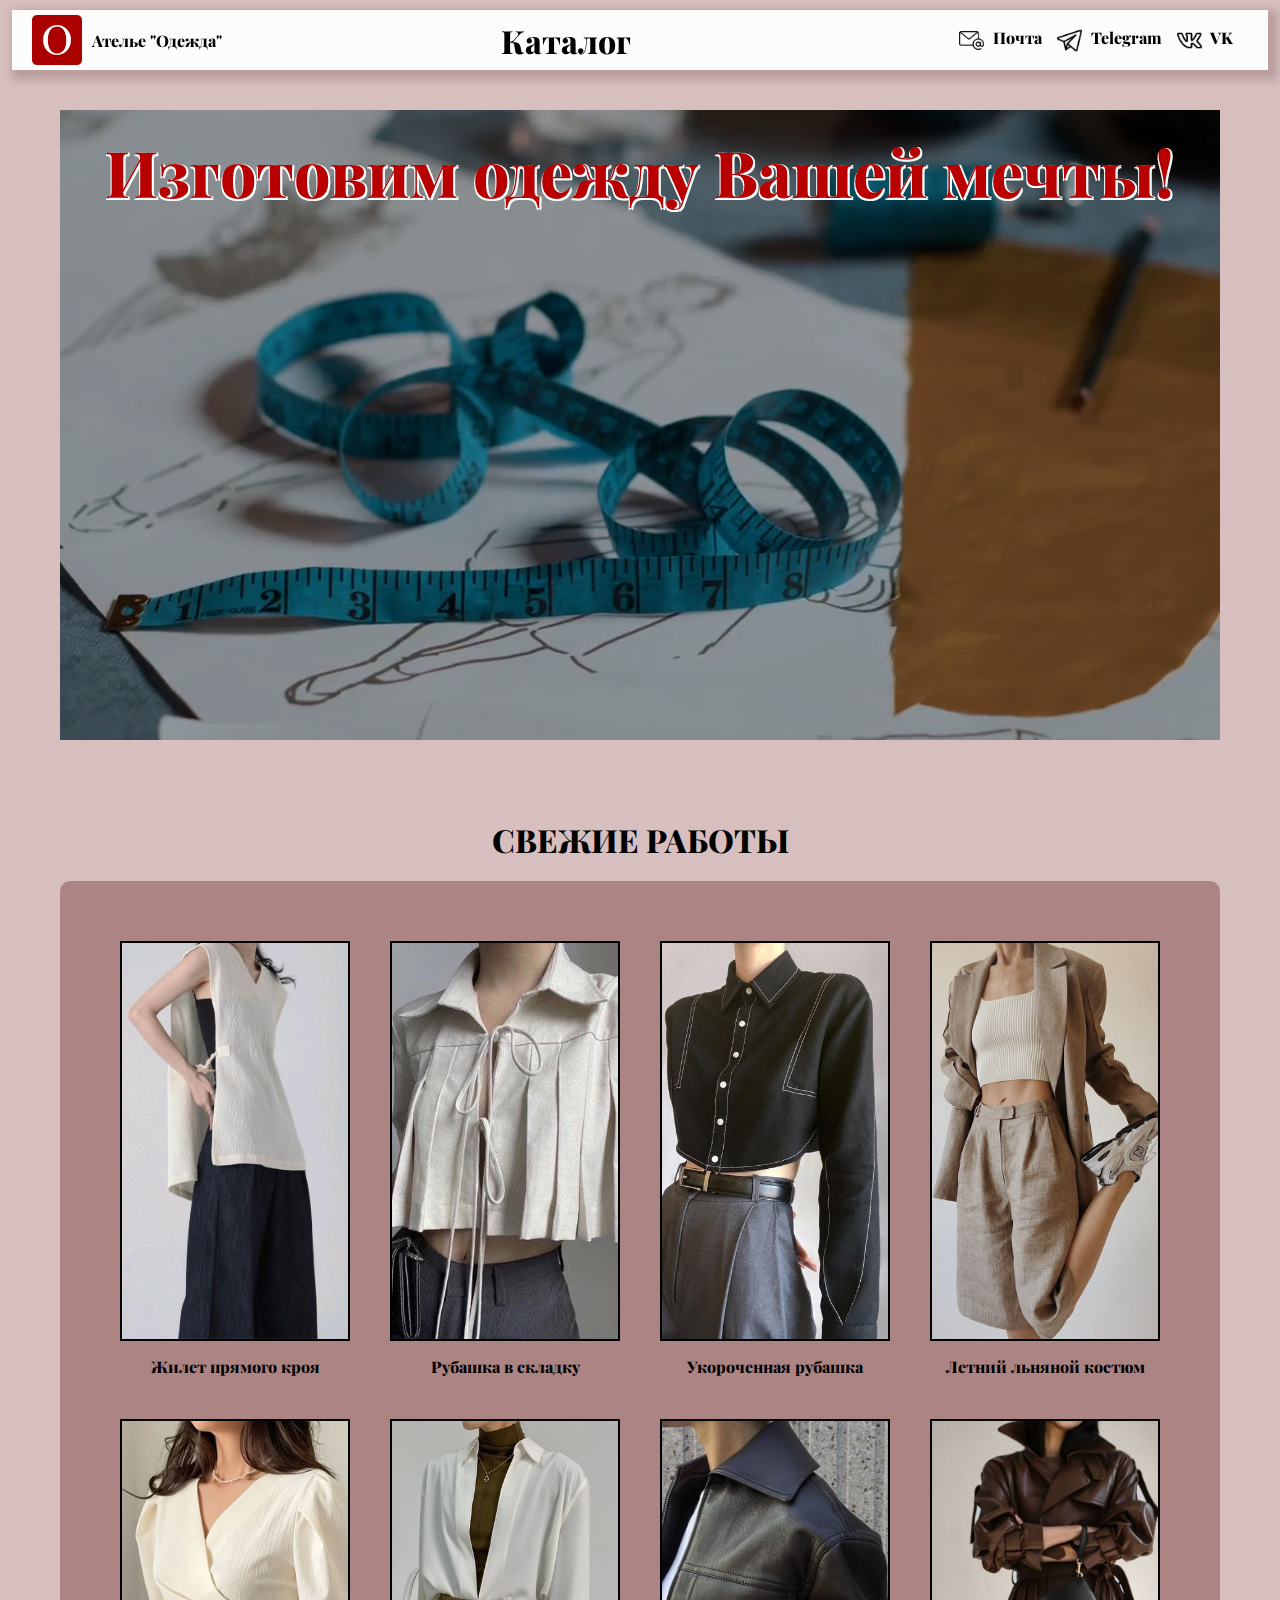
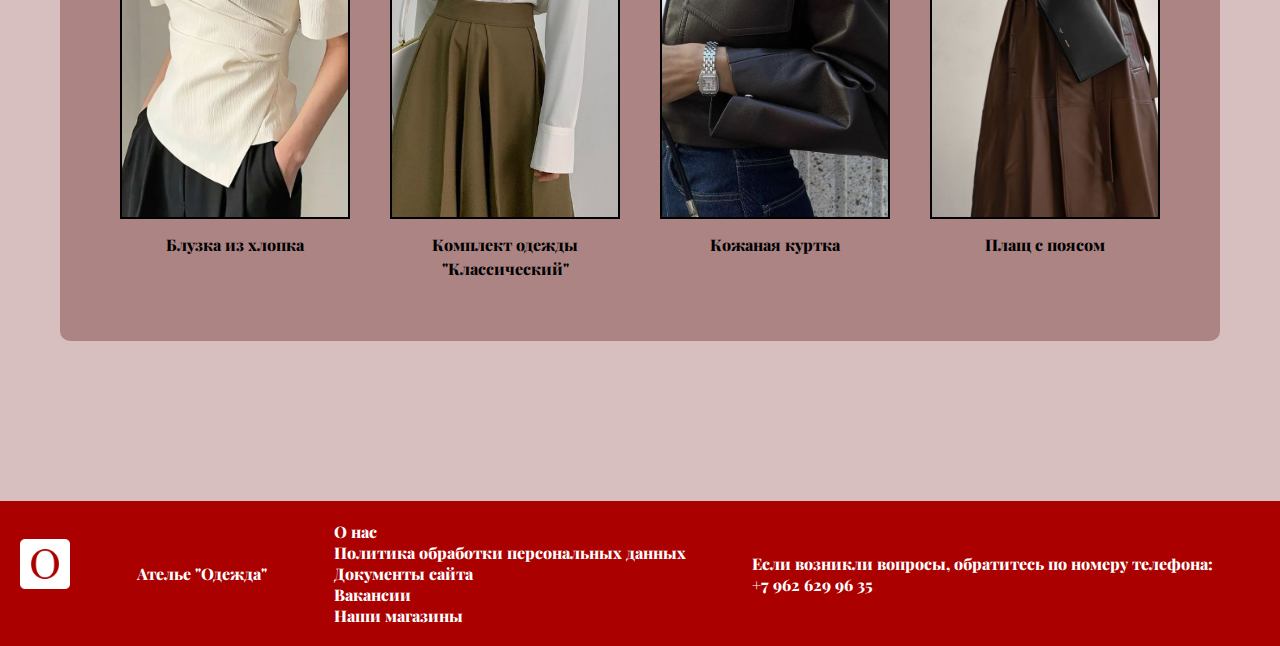
==== commit 6f51f3a6: "refactor(main): font style" ====
--- a/catalog.html
+++ b/catalog.html
@@ -18,12 +18,13 @@
 </head>
 
 <body>
+    <a class="skip-link" href="#main">Перейти к контенту</a>
     <nav class="navbar">
         <div class="icon">
             <img src="png/android-chrome-192x192.png" alt="icon192">
             <p>Ателье "Одежда"</p>
         </div>
-
+        <div id="nav-title">Каталог</div>
         <!-- Иконки социальных сетей -->
         <ul class="social">
             <li><a href="mailto:daramineeva345@gmail.com" target="_blank">
@@ -47,7 +48,7 @@
         </ul>
 
     </nav>
-    <main>
+    <main id="main">
 
         <div class="container-main">
 
--- a/catalog.css
+++ b/catalog.css
@@ -16,6 +16,21 @@
 body {
     font-family: "Playfair Display", sans-serif;
     background-color: #d7bfbf;
+}
+
+.skip-link {
+    display: block;
+    position: absolute;
+    top: 0;
+    left: 50%;
+    padding: 10px 15px;
+    color: #18191c00;
+    background: #10f3af00;
+    transform: translateY(-100%);
+  }
+
+.skip-link:focus {
+    transform: translateY(20%);
 }
 
 /* Шапка */
@@ -37,6 +52,11 @@
     transform: translateY(10px);
 }
 
+
+#nav-title {
+    font-size: 2rem;
+}
+
 nav a {
     color: rgb(0, 0, 0);
     text-decoration: none;
@@ -136,7 +156,7 @@
     color: rgb(254, 254, 254);
     z-index: 2;
     vertical-align: top;
-    font-size: 24px;
+    font-size: 2rem;
     background-color: #fdfdfdfe;
     color: transparent;
     background-clip: text;
@@ -152,7 +172,7 @@
 /* 2 фрейм основного контента */
 .frame-two p {
     padding-top: 5%;
-    font-size: 32px;
+    font-size: 2rem;
 }
 
 /* 3 фрейм основного контента */
@@ -185,13 +205,13 @@
 }
 
 .title {
-    font-size: 20px;
+    font-size: 1rem;
     line-height: 1.5;
 }
 
 /* 4 фрейм основного контента */
 .ostavte-zayavku {
-    font-size: 40px;
+    font-size: 2rem;
     display: grid;
     gap: 20px;
     justify-content: center;
@@ -205,7 +225,7 @@
     text-align: center;
     text-decoration: none;
     display: inline-block;
-    font-size: 16px;
+    font-size: 1rem;
     cursor: pointer;
     border-radius: 5px;
     transition: all 0.3s ease;
@@ -295,16 +315,16 @@
 
 
 @media (max-width: 780px) {
-
-    .navbar,
-    .frame-two,
-    .frame-three {
-        font-size: 12px;
-    }
-
+    #nav-title {
+        font-size: 1.5rem;
+    }
+    *:not(nav) {
+        font-size: 1rem;
+    }
 
     .container-main {
-        padding: 60px;
+        padding: 20px;
+        padding-top: 100px;
         justify-content: center;
     }
 
@@ -312,6 +332,81 @@
     .frame-two,
     .frame-three {
         padding: 20px;
+    }
+
+    .bgvideo {
+        height: 20vh;
+        width: 700px;
+        position: relative;
+        display: flex;
+        justify-content: center;
+        align-items: flex-start;
+    }
+
+    .bgvideo video {
+        height: 20vh;
+        width: 700px;
+        position: absolute;
+        top: 0;
+        left: 0;
+        object-fit: cover;
+        z-index: 1;
+    }
+
+    .effect {
+        height: 20vh;
+        width: 700px;
+        position: absolute;
+        top: 0;
+        left: 0;
+        object-fit: cover;
+        z-index: 2;
+        background-color: rgba(0, 0, 0, 0.351);
+    }
+
+    .video-text {
+        font-size: 1rem;
+    }
+
+    .frame-three {
+        display: flex;
+        flex-direction: column;
+        align-items: center
+    }
+    
+    .item img {
+        width: 100%;
+        height: 200px;
+        object-fit: cover;
+        margin-bottom: 5px;
+        border: 1px solid #000000;      
+    }
+
+    .footer-elements-top-20px {
+        gap: 10px;
+    }
+}
+
+/* Другое устройство */
+@media (max-width: 412px) {
+
+    .navbar,
+    .frame-two,
+    .frame-three {
+        font-size: 0.5rem;
+    }
+
+
+    .container-main {
+        gap: 10px;
+        padding: 10px;
+        justify-content: center;
+    }
+
+    .bgvideo,
+    .frame-two,
+    .frame-three {
+        padding: 10px;
     }
 
     .bgvideo {
@@ -345,7 +440,7 @@
     }
 
     .video-text {
-        font-size: 16px;
+        font-size: 1rem;
     }
 
     .frame-three {
@@ -356,83 +451,6 @@
 
     .item img {
         width: 100%;
-        height: 200px;
-        object-fit: cover;
-        margin-bottom: 5px;
-        border: 1px solid #000000;
-        width: 100%;
-        height: 400px;
-    }
-
-    .footer-elements-top-20px {
-        gap: 10px;
-    }
-}
-
-/* Другое устройство */
-@media (max-width: 412px) {
-
-    .navbar,
-    .frame-two,
-    .frame-three {
-        font-size: 12px;
-    }
-
-
-    .container-main {
-        gap: 10px;
-        padding: 10px;
-        justify-content: center;
-    }
-
-    .bgvideo,
-    .frame-two,
-    .frame-three {
-        padding: 10px;
-    }
-
-    .bgvideo {
-        height: 20vh;
-        width: 100%;
-        position: relative;
-        display: flex;
-        justify-content: center;
-        align-items: flex-start;
-    }
-
-    .bgvideo video {
-        height: 20vh;
-        width: 100%;
-        position: absolute;
-        top: 0;
-        left: 0;
-        object-fit: cover;
-        z-index: 1;
-    }
-
-    .effect {
-        height: 20vh;
-        width: 100%;
-        position: absolute;
-        top: 0;
-        left: 0;
-        object-fit: cover;
-        z-index: 2;
-        background-color: rgba(0, 0, 0, 0.351);
-    }
-
-    .video-text {
-        font-size: 16px;
-    }
-
-    .frame-three {
-        display: grid;
-        grid-template-columns: repeat(auto, minmax(200px, 1fr));
-        gap: 10px;
-    }
-
-    .item img {
-        width: 100%;
         height: 100px;
         object-fit: cover;
         margin-bottom: 5px;
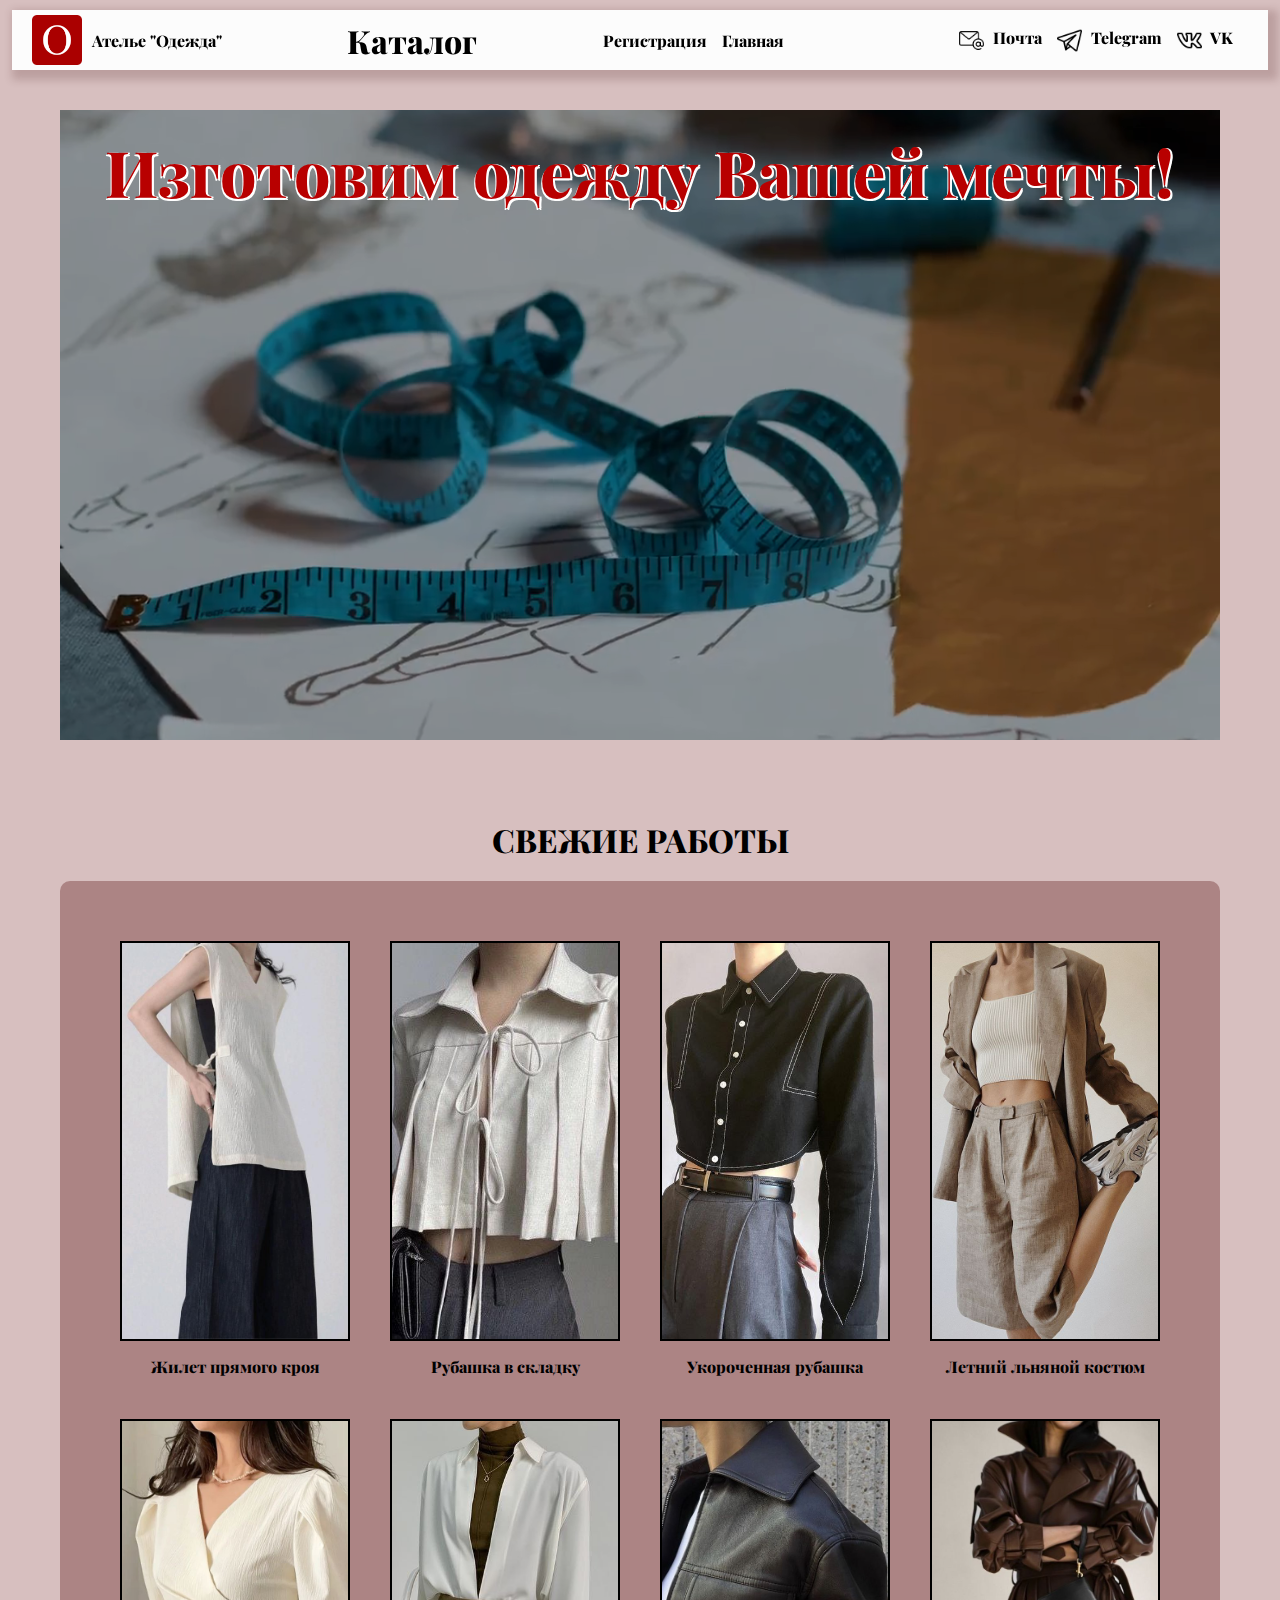
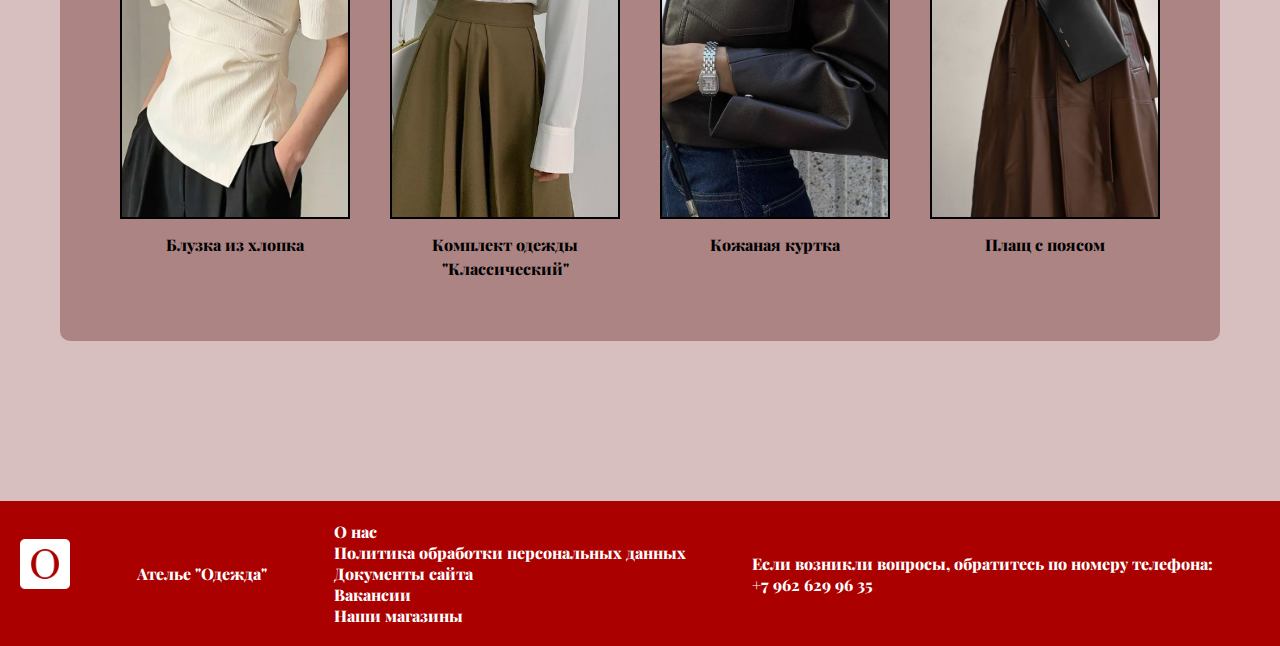
==== commit 4670e8c8: "refactor(nav): add links" ====
--- a/catalog.html
+++ b/catalog.html
@@ -22,9 +22,17 @@
     <nav class="navbar">
         <div class="icon">
             <img src="png/android-chrome-192x192.png" alt="icon192">
-            <p>Ателье "Одежда"</p>
+            <a href="main_page.html">
+                <p>Ателье "Одежда"</p>
+            </a>
         </div>
         <div id="nav-title">Каталог</div>
+
+        <div class="links">
+            <a href="signin.html">Регистрация</a>
+            <a href="main_page.html">Главная</a>
+        </div>
+
         <!-- Иконки социальных сетей -->
         <ul class="social">
             <li><a href="mailto:daramineeva345@gmail.com" target="_blank">
--- a/catalog.css
+++ b/catalog.css
@@ -27,7 +27,7 @@
     color: #18191c00;
     background: #10f3af00;
     transform: translateY(-100%);
-  }
+}
 
 .skip-link:focus {
     transform: translateY(20%);
@@ -100,6 +100,12 @@
 
 .social img:hover {
     animation: myAnim 2s ease 0s 1 normal forwards;
+}
+
+.links {
+    display: flex;
+    align-items: center;
+    gap: 15px;
 }
 
 /* Основной контент */
@@ -318,6 +324,7 @@
     #nav-title {
         font-size: 1.5rem;
     }
+
     *:not(nav) {
         font-size: 1rem;
     }
@@ -373,13 +380,13 @@
         flex-direction: column;
         align-items: center
     }
-    
+
     .item img {
         width: 100%;
         height: 200px;
         object-fit: cover;
         margin-bottom: 5px;
-        border: 1px solid #000000;      
+        border: 1px solid #000000;
     }
 
     .footer-elements-top-20px {
